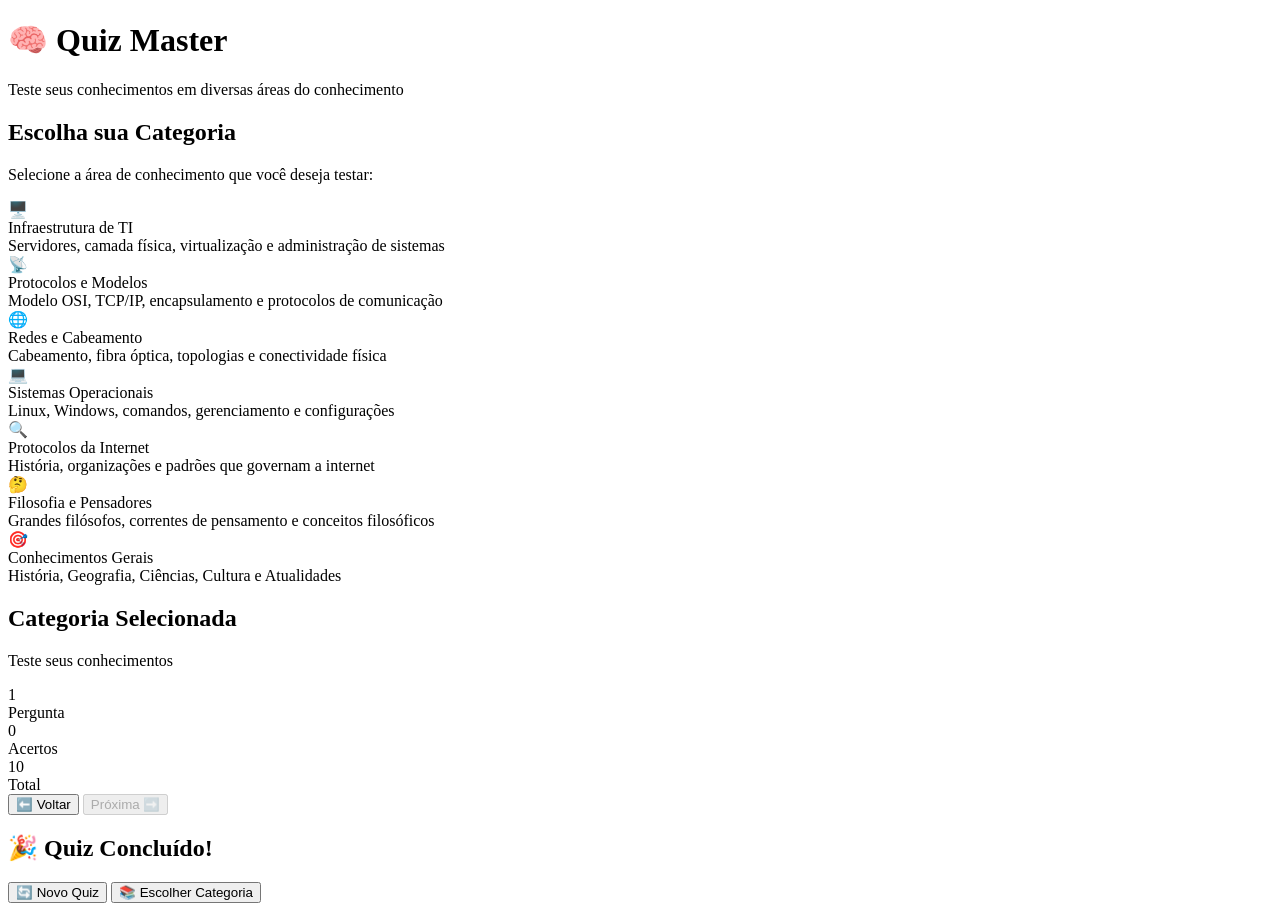
==== index.html @ d5a6a847 "Pasta index na main" ====
<!DOCTYPE html>
<html lang="pt-BR">
<head>
    <meta charset="UTF-8">
    <meta name="viewport" content="width=device-width, initial-scale=1.0">
    <meta name="description" content="Quiz interativo com múltiplas categorias: Infraestrutura de TI, Protocolos, Redes, Filosofia e Conhecimentos Gerais">
    <meta name="keywords" content="quiz, tecnologia, filosofia, conhecimentos gerais, TI, redes">
    <meta name="author" content="Quiz Master">
    <title>Quiz Master - Teste seus Conhecimentos</title>
    
    <!-- Favicon -->
    <link rel="icon" type="image/svg+xml" href="assets/images/favicon.svg">
    <link rel="icon" type="image/png" sizes="32x32" href="[data-uri]">
    
    <!-- CSS Files -->
    <link rel="stylesheet" href="assets/css/styles.css">
    <link rel="stylesheet" href="assets/css/components.css">
    <link rel="stylesheet" href="assets/css/responsive.css">
</head>
<body>
    <div class="container">
        <!-- Header -->
        <header>
            <h1>🧠 Quiz Master</h1>
            <p>Teste seus conhecimentos em diversas áreas do conhecimento</p>
        </header>

        <!-- Seleção de Categoria -->
        <div class="category-selection" id="categorySelection">
            <h2>Escolha sua Categoria</h2>
            <p>Selecione a área de conhecimento que você deseja testar:</p>
            
            <div class="category-grid">
                <div class="category-card" onclick="selectCategory('infraestrutura')">
                    <span class="category-icon">🖥️</span>
                    <div class="category-title">Infraestrutura de TI</div>
                    <div class="category-desc">Servidores, camada física, virtualização e administração de sistemas</div>
                </div>
                
                <div class="category-card" onclick="selectCategory('protocolos')">
                    <span class="category-icon">📡</span>
                    <div class="category-title">Protocolos e Modelos</div>
                    <div class="category-desc">Modelo OSI, TCP/IP, encapsulamento e protocolos de comunicação</div>
                </div>
                
                <div class="category-card" onclick="selectCategory('redes')">
                    <span class="category-icon">🌐</span>
                    <div class="category-title">Redes e Cabeamento</div>
                    <div class="category-desc">Cabeamento, fibra óptica, topologias e conectividade física</div>
                </div>
                
                <div class="category-card" onclick="selectCategory('sistemas')">
                    <span class="category-icon">💻</span>
                    <div class="category-title">Sistemas Operacionais</div>
                    <div class="category-desc">Linux, Windows, comandos, gerenciamento e configurações</div>
                </div>
                
                <div class="category-card" onclick="selectCategory('internet')">
                    <span class="category-icon">🔍</span>
                    <div class="category-title">Protocolos da Internet</div>
                    <div class="category-desc">História, organizações e padrões que governam a internet</div>
                </div>
                
                <div class="category-card" onclick="selectCategory('filosofia')">
                    <span class="category-icon">🤔</span>
                    <div class="category-title">Filosofia e Pensadores</div>
                    <div class="category-desc">Grandes filósofos, correntes de pensamento e conceitos filosóficos</div>
                </div>
                
                <div class="category-card" onclick="selectCategory('geral')">
                    <span class="category-icon">🎯</span>
                    <div class="category-title">Conhecimentos Gerais</div>
                    <div class="category-desc">História, Geografia, Ciências, Cultura e Atualidades</div>
                </div>
            </div>
        </div>

        <!-- Container do Quiz -->
        <div class="quiz-container" id="quizContainer">
            <div class="quiz-header">
                <h2 id="categoryTitle">Categoria Selecionada</h2>
                <p id="categorySubtitle">Teste seus conhecimentos</p>
            </div>

            <div class="stats-bar">
                <div class="stat-item">
                    <div class="stat-number" id="currentQuestionNum">1</div>
                    <div class="stat-label">Pergunta</div>
                </div>
                <div class="stat-item">
                    <div class="stat-number" id="currentScore">0</div>
                    <div class="stat-label">Acertos</div>
                </div>
                <div class="stat-item">
                    <div class="stat-number" id="totalQuestions">10</div>
                    <div class="stat-label">Total</div>
                </div>
            </div>

            <div class="progress-container">
                <div class="progress-bar">
                    <div class="progress-fill" id="progressBar" style="width: 10%"></div>
                </div>
            </div>

            <div id="questionsContainer">
                <!-- As perguntas serão inseridas aqui dinamicamente -->
            </div>

            <div class="controls">
                <button class="btn secondary" onclick="goBack()">⬅️ Voltar</button>
                <button class="btn" id="nextBtn" onclick="nextQuestion()" disabled>Próxima ➡️</button>
                <button class="btn" id="finishBtn" onclick="finishQuiz()" style="display: none;">🏁 Finalizar</button>
            </div>
        </div>

        <!-- Resultados -->
        <div class="results" id="results">
            <h2>🎉 Quiz Concluído!</h2>
            <div class="score-display" id="finalScore"></div>
            <div class="performance-message" id="performanceMessage"></div>
            <div class="controls">
                <button class="btn" onclick="restartQuiz()">🔄 Novo Quiz</button>
                <button class="btn secondary" onclick="goToCategories()">📚 Escolher Categoria</button>
            </div>
        </div>
    </div>

    <!-- JavaScript Files -->
    <script src="assets/js/questions.js"></script>
    <script src="assets/js/utils.js"></script>
    <script src="assets/js/app.js"></script>
</body>
</html>
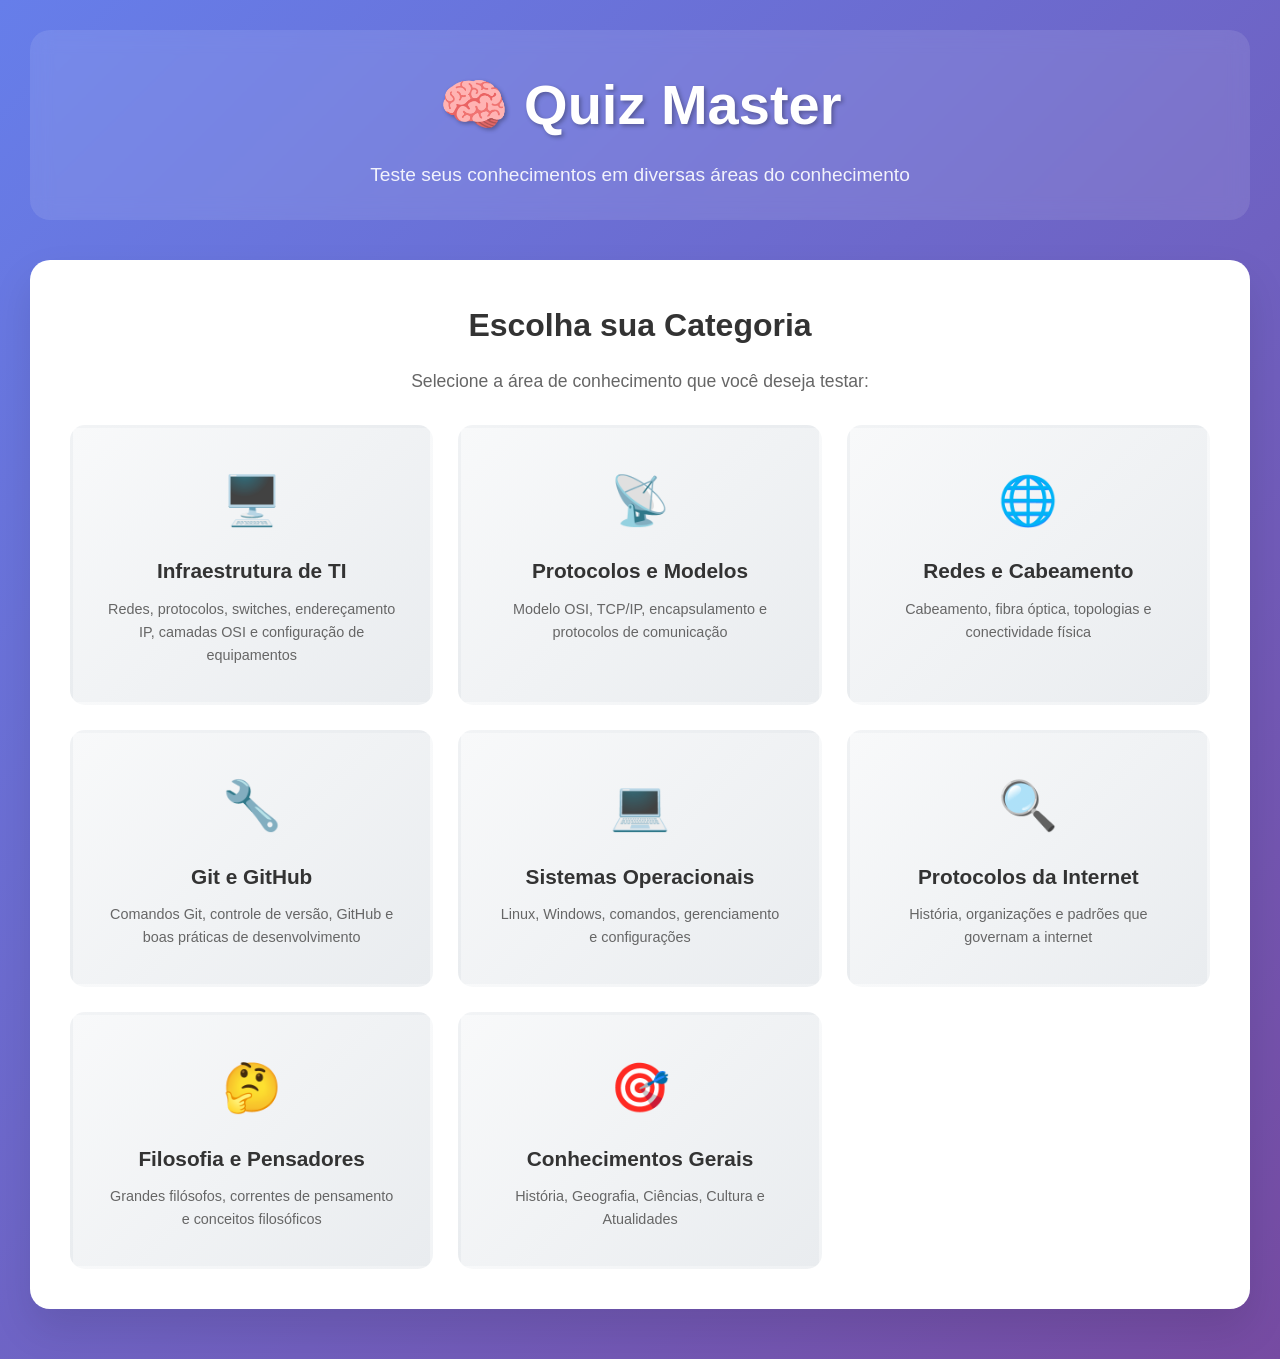
==== commit f41b023e: "feat(quiz): adicionado quiz sobre o Github e curiosidades" ====
--- a/index.html
+++ b/index.html
@@ -34,7 +34,7 @@
                 <div class="category-card" onclick="selectCategory('infraestrutura')">
                     <span class="category-icon">🖥️</span>
                     <div class="category-title">Infraestrutura de TI</div>
-                    <div class="category-desc">Servidores, camada física, virtualização e administração de sistemas</div>
+                    <div class="category-desc">Redes, protocolos, switches, endereçamento IP, camadas OSI e configuração de equipamentos</div>
                 </div>
                 
                 <div class="category-card" onclick="selectCategory('protocolos')">
@@ -47,6 +47,12 @@
                     <span class="category-icon">🌐</span>
                     <div class="category-title">Redes e Cabeamento</div>
                     <div class="category-desc">Cabeamento, fibra óptica, topologias e conectividade física</div>
+                </div>
+                
+                <div class="category-card" onclick="selectCategory('git')">
+                    <span class="category-icon">🔧</span>
+                    <div class="category-title">Git e GitHub</div>
+                    <div class="category-desc">Comandos Git, controle de versão, GitHub e boas práticas de desenvolvimento</div>
                 </div>
                 
                 <div class="category-card" onclick="selectCategory('sistemas')">
--- a/assets/css/styles.css
+++ b/assets/css/styles.css
@@ -0,0 +1,172 @@
+/* ============================================
+   QUIZ MASTER - ESTILOS PRINCIPAIS
+   ============================================ */
+
+/* Reset e configurações básicas */
+* {
+    margin: 0;
+    padding: 0;
+    box-sizing: border-box;
+}
+
+body {
+    font-family: 'Segoe UI', Tahoma, Geneva, Verdana, sans-serif;
+    line-height: 1.6;
+    color: #333;
+    background: linear-gradient(135deg, #667eea 0%, #764ba2 100%);
+    min-height: 100vh;
+}
+
+.container {
+    max-width: 1200px;
+    margin: 0 auto;
+    padding: 20px;
+}
+
+/* ============================================
+   HEADER
+   ============================================ */
+header {
+    text-align: center;
+    margin-bottom: 40px;
+    color: white;
+    padding: 30px;
+    background: rgba(255,255,255,0.1);
+    border-radius: 20px;
+    backdrop-filter: blur(10px);
+}
+
+header h1 {
+    font-size: 3em;
+    margin-bottom: 10px;
+    text-shadow: 2px 2px 4px rgba(0,0,0,0.3);
+    animation: pulse 2s infinite;
+}
+
+@keyframes pulse {
+    0% { transform: scale(1); }
+    50% { transform: scale(1.05); }
+    100% { transform: scale(1); }
+}
+
+header p {
+    font-size: 1.2em;
+    opacity: 0.9;
+}
+
+/* ============================================
+   BOTÕES
+   ============================================ */
+.btn {
+    background: linear-gradient(135deg, #667eea 0%, #764ba2 100%);
+    color: white;
+    border: none;
+    padding: 15px 30px;
+    border-radius: 25px;
+    font-size: 16px;
+    cursor: pointer;
+    transition: all 0.3s ease;
+    position: relative;
+    overflow: hidden;
+    margin: 0 5px;
+}
+
+.btn::before {
+    content: '';
+    position: absolute;
+    top: 50%;
+    left: 50%;
+    width: 0;
+    height: 0;
+    background: rgba(255,255,255,0.3);
+    border-radius: 50%;
+    transition: all 0.3s ease;
+    transform: translate(-50%, -50%);
+}
+
+.btn:hover::before {
+    width: 300px;
+    height: 300px;
+}
+
+.btn:hover {
+    transform: translateY(-3px);
+    box-shadow: 0 10px 25px rgba(0,0,0,0.2);
+}
+
+.btn:disabled {
+    opacity: 0.5;
+    cursor: not-allowed;
+    transform: none;
+}
+
+.btn:disabled:hover {
+    transform: none;
+    box-shadow: none;
+}
+
+.btn.secondary {
+    background: #6c757d;
+}
+
+.btn.secondary:hover {
+    background: #5a6268;
+}
+
+/* ============================================
+   ANIMAÇÕES GLOBAIS
+   ============================================ */
+@keyframes fadeIn {
+    from { opacity: 0; transform: translateY(20px); }
+    to { opacity: 1; transform: translateY(0); }
+}
+
+@keyframes slideDown {
+    from { opacity: 0; transform: translateY(-10px); }
+    to { opacity: 1; transform: translateY(0); }
+}
+
+@keyframes shimmer {
+    0% { transform: translateX(-100%); }
+    100% { transform: translateX(100%); }
+}
+
+@keyframes celebration {
+    0%, 100% { transform: scale(1); }
+    50% { transform: scale(1.05); }
+}
+
+/* ============================================
+   UTILITÁRIOS
+   ============================================ */
+.text-center {
+    text-align: center;
+}
+
+.hidden {
+    display: none;
+}
+
+.show {
+    display: block;
+    animation: fadeIn 0.5s ease-in;
+}
+
+/* ============================================
+   CORES E VARIÁVEIS
+   ============================================ */
+:root {
+    --primary-gradient: linear-gradient(135deg, #667eea 0%, #764ba2 100%);
+    --secondary-color: #6c757d;
+    --success-color: #28a745;
+    --error-color: #dc3545;
+    --warning-color: #ffc107;
+    --info-color: #17a2b8;
+    --light-gray: #f8f9fa;
+    --medium-gray: #e9ecef;
+    --border-color: #e1e5e9;
+    --text-color: #333;
+    --shadow-light: 0 5px 15px rgba(0,0,0,0.1);
+    --shadow-medium: 0 10px 25px rgba(0,0,0,0.2);
+    --shadow-heavy: 0 20px 40px rgba(0,0,0,0.1);
+}
--- a/assets/css/components.css
+++ b/assets/css/components.css
@@ -0,0 +1,477 @@
+/* ============================================
+   COMPONENTES ESPECÍFICOS DO QUIZ
+   ============================================ */
+
+/* ============================================
+   SELEÇÃO DE CATEGORIAS
+   ============================================ */
+.category-selection {
+    background: white;
+    border-radius: 20px;
+    padding: 40px;
+    box-shadow: var(--shadow-heavy);
+    margin-bottom: 20px;
+    text-align: center;
+}
+
+.category-selection h2 {
+    font-size: 2em;
+    margin-bottom: 15px;
+    color: var(--text-color);
+}
+
+.category-selection p {
+    font-size: 1.1em;
+    color: #666;
+    margin-bottom: 20px;
+}
+
+.category-grid {
+    display: grid;
+    grid-template-columns: repeat(auto-fit, minmax(250px, 1fr));
+    gap: 20px;
+    margin-top: 30px;
+}
+
+.category-card {
+    background: linear-gradient(135deg, var(--light-gray) 0%, var(--medium-gray) 100%);
+    border: 3px solid transparent;
+    border-radius: 15px;
+    padding: 30px;
+    cursor: pointer;
+    transition: all 0.3s ease;
+    position: relative;
+    overflow: hidden;
+}
+
+.category-card::before {
+    content: '';
+    position: absolute;
+    top: 0;
+    left: -100%;
+    width: 100%;
+    height: 100%;
+    background: linear-gradient(90deg, transparent, rgba(255, 255, 255, 0.8), transparent);
+    transition: left 0.5s;
+}
+
+.category-card:hover::before {
+    left: 100%;
+}
+
+.category-card:hover {
+    transform: translateY(-5px);
+    box-shadow: var(--shadow-medium);
+    border-color: #667eea;
+}
+
+.category-icon {
+    font-size: 3em;
+    margin-bottom: 15px;
+    display: block;
+}
+
+.category-title {
+    font-size: 1.3em;
+    font-weight: bold;
+    color: var(--text-color);
+    margin-bottom: 10px;
+}
+
+.category-desc {
+    color: #666;
+    font-size: 0.9em;
+}
+
+/* ============================================
+   CONTAINER DO QUIZ
+   ============================================ */
+.quiz-container {
+    background: white;
+    border-radius: 20px;
+    padding: 40px;
+    box-shadow: var(--shadow-heavy);
+    display: none;
+}
+
+.quiz-header {
+    text-align: center;
+    margin-bottom: 30px;
+    padding: 20px;
+    background: var(--primary-gradient);
+    color: white;
+    border-radius: 15px;
+}
+
+.quiz-header h2 {
+    font-size: 1.8em;
+    margin-bottom: 10px;
+}
+
+.quiz-header p {
+    font-size: 1em;
+    opacity: 0.9;
+}
+
+/* ============================================
+   ESTATÍSTICAS E PROGRESSO
+   ============================================ */
+.stats-bar {
+    display: flex;
+    justify-content: space-between;
+    margin-bottom: 20px;
+    padding: 15px;
+    background: rgba(102, 126, 234, 0.1);
+    border-radius: 10px;
+}
+
+.stat-item {
+    text-align: center;
+}
+
+.stat-number {
+    font-size: 1.5em;
+    font-weight: bold;
+    color: #667eea;
+}
+
+.stat-label {
+    font-size: 0.9em;
+    color: #666;
+}
+
+.progress-container {
+    margin-bottom: 30px;
+}
+
+.progress-bar {
+    background: var(--border-color);
+    border-radius: 25px;
+    height: 10px;
+    overflow: hidden;
+}
+
+.progress-fill {
+    background: var(--primary-gradient);
+    height: 100%;
+    border-radius: 25px;
+    transition: width 0.5s ease;
+    position: relative;
+}
+
+.progress-fill::after {
+    content: '';
+    position: absolute;
+    top: 0;
+    left: 0;
+    right: 0;
+    bottom: 0;
+    background: linear-gradient(90deg, transparent, rgba(255, 255, 255, 0.3), transparent);
+    animation: shimmer 2s infinite;
+}
+
+/* ============================================
+   PERGUNTAS E OPÇÕES
+   ============================================ */
+.question-container {
+    display: none;
+    background: var(--light-gray);
+    border-radius: 15px;
+    padding: 30px;
+    margin-bottom: 20px;
+}
+
+.question-container.active {
+    display: block;
+    animation: fadeIn 0.5s ease-in;
+}
+
+.question-text {
+    font-size: 1.2em;
+    margin-bottom: 25px;
+    color: var(--text-color);
+    font-weight: 500;
+}
+
+.options-container {
+    display: grid;
+    gap: 15px;
+}
+
+.option {
+    background: white;
+    border: 2px solid var(--border-color);
+    border-radius: 12px;
+    padding: 15px 20px;
+    cursor: pointer;
+    transition: all 0.3s ease;
+    position: relative;
+}
+
+.option:hover {
+    border-color: #667eea;
+    background: #f0f4ff;
+    transform: translateX(5px);
+}
+
+.option.selected {
+    border-color: #667eea;
+    background: #667eea;
+    color: white;
+}
+
+.option.correct {
+    border-color: var(--success-color);
+    background: var(--success-color);
+    color: white;
+    animation: correctPulse 0.5s;
+}
+
+.option.incorrect {
+    border-color: var(--error-color);
+    background: var(--error-color);
+    color: white;
+    animation: incorrectShake 0.5s;
+}
+
+@keyframes correctPulse {
+    0% {
+        transform: scale(1);
+    }
+
+    50% {
+        transform: scale(1.05);
+    }
+
+    100% {
+        transform: scale(1);
+    }
+}
+
+@keyframes incorrectShake {
+
+    0%,
+    100% {
+        transform: translateX(0);
+    }
+
+    25% {
+        transform: translateX(-5px);
+    }
+
+    75% {
+        transform: translateX(5px);
+    }
+}
+
+/* ============================================
+   EXPLICAÇÕES
+   ============================================ */
+.explanation {
+    background: #fff3cd;
+    border: 1px solid var(--warning-color);
+    border-radius: 8px;
+    padding: 15px;
+    margin-top: 20px;
+    display: none;
+}
+
+.explanation.show {
+    display: block;
+    animation: slideDown 0.3s ease-out;
+}
+
+.explanation strong {
+    color: #856404;
+}
+
+/* ============================================
+   CONTROLES
+   ============================================ */
+.controls {
+    display: flex;
+    justify-content: center;
+    gap: 15px;
+    margin-top: 30px;
+}
+
+/* ============================================
+   RESULTADOS
+   ============================================ */
+.results {
+    text-align: center;
+    background: var(--primary-gradient);
+    color: white;
+    border-radius: 20px;
+    padding: 40px;
+    display: none;
+}
+
+.results.show {
+    display: block;
+    animation: celebration 1s ease-in-out;
+}
+
+.score-display {
+    font-size: 3em;
+    margin: 20px 0;
+    text-shadow: 2px 2px 4px rgba(0, 0, 0, 0.3);
+}
+
+.performance-message {
+    font-size: 1.2em;
+    margin: 20px 0;
+    opacity: 0.9;
+}
+
+/* ============================================
+   ELEMENTOS ESPECIAIS
+   ============================================ */
+.loading-spinner {
+    display: inline-block;
+    width: 20px;
+    height: 20px;
+    border: 3px solid rgba(255, 255, 255, .3);
+    border-radius: 50%;
+    border-top-color: #fff;
+    animation: spin 1s ease-in-out infinite;
+}
+
+@keyframes spin {
+    to {
+        transform: rotate(360deg);
+    }
+}
+
+.tooltip {
+    position: relative;
+    cursor: help;
+}
+
+.tooltip::after {
+    content: attr(data-tooltip);
+    position: absolute;
+    bottom: 100%;
+    left: 50%;
+    transform: translateX(-50%);
+    background: rgba(0, 0, 0, 0.8);
+    color: white;
+    padding: 5px 10px;
+    border-radius: 4px;
+    font-size: 12px;
+    white-space: nowrap;
+    opacity: 0;
+    pointer-events: none;
+    transition: opacity 0.3s;
+    z-index: 1000;
+}
+
+.tooltip:hover::after {
+    opacity: 1;
+}
+
+/* ============================================
+   BADGES E INDICADORES
+   ============================================ */
+.badge {
+    display: inline-block;
+    padding: 4px 8px;
+    background: var(--primary-gradient);
+    color: white;
+    border-radius: 12px;
+    font-size: 0.75em;
+    font-weight: bold;
+    text-transform: uppercase;
+}
+
+.badge.success {
+    background: var(--success-color);
+}
+
+.badge.error {
+    background: var(--error-color);
+}
+
+.badge.warning {
+    background: var(--warning-color);
+    color: #333;
+}
+
+/* ============================================
+   CARDS INFORMATIVOS
+   ============================================ */
+.info-card {
+    background: white;
+    border-radius: 12px;
+    padding: 20px;
+    box-shadow: var(--shadow-light);
+    margin: 15px 0;
+    border-left: 4px solid var(--primary-color);
+}
+
+.info-card h3 {
+    color: var(--text-color);
+    margin-bottom: 10px;
+}
+
+.info-card p {
+    color: #666;
+    font-size: 0.9em;
+}
+
+/* ============================================
+   ESTADOS DE CARREGAMENTO
+   ============================================ */
+.loading {
+    opacity: 0.5;
+    pointer-events: none;
+    position: relative;
+}
+
+.loading::after {
+    content: '';
+    position: absolute;
+    top: 50%;
+    left: 50%;
+    width: 20px;
+    height: 20px;
+    margin: -10px 0 0 -10px;
+    border: 2px solid #f3f3f3;
+    border-top: 2px solid #667eea;
+    border-radius: 50%;
+    animation: spin 1s linear infinite;
+}
+
+/* ============================================
+   ALERTAS E NOTIFICAÇÕES
+   ============================================ */
+.alert {
+    padding: 15px;
+    border-radius: 8px;
+    margin: 15px 0;
+    border: 1px solid transparent;
+}
+
+.alert.info {
+    background: #d1ecf1;
+    border-color: #95dde8;
+    color: #0c5460;
+}
+
+.alert.success {
+    background: #baefc7;
+    border-color: #c3e6cb;
+    color: #317040;
+}
+
+.alert.warning {
+    background: #fff3cd;
+    border-color: #ecd380;
+    color: #957104;
+}
+
+.alert.error {
+    background: #f8d7da;
+    border-color: #f5c6cb;
+    color: #892c35;
+}
--- a/assets/css/responsive.css
+++ b/assets/css/responsive.css
@@ -0,0 +1,275 @@
+/* ============================================
+   RESPONSIVIDADE - MEDIA QUERIES
+   ============================================ */
+
+/* ============================================
+   TABLETS - 768px e abaixo
+   ============================================ */
+@media (max-width: 768px) {
+    .container {
+        padding: 10px;
+    }
+    
+    header h1 {
+        font-size: 2.5em;
+    }
+    
+    header p {
+        font-size: 1em;
+    }
+    
+    .category-grid {
+        grid-template-columns: 1fr;
+        gap: 15px;
+    }
+    
+    .category-card {
+        padding: 25px;
+    }
+    
+    .category-icon {
+        font-size: 2.5em;
+    }
+    
+    .category-title {
+        font-size: 1.2em;
+    }
+    
+    .quiz-container, 
+    .category-selection {
+        padding: 25px;
+    }
+    
+    .quiz-header {
+        padding: 15px;
+    }
+    
+    .stats-bar {
+        flex-direction: column;
+        gap: 10px;
+        text-align: center;
+    }
+    
+    .question-text {
+        font-size: 1.1em;
+    }
+    
+    .controls {
+        flex-direction: column;
+        align-items: center;
+    }
+    
+    .btn {
+        width: 200px;
+        margin: 5px 0;
+    }
+    
+    .score-display {
+        font-size: 2.5em;
+    }
+    
+    .performance-message {
+        font-size: 1.1em;
+    }
+}
+
+/* ============================================
+   SMARTPHONES - 480px e abaixo
+   ============================================ */
+@media (max-width: 480px) {
+    .container {
+        padding: 5px;
+    }
+    
+    header {
+        padding: 20px;
+        margin-bottom: 20px;
+    }
+    
+    header h1 {
+        font-size: 2em;
+    }
+    
+    header p {
+        font-size: 0.9em;
+    }
+    
+    .category-selection,
+    .quiz-container {
+        padding: 20px;
+        border-radius: 15px;
+    }
+    
+    .category-card {
+        padding: 20px;
+    }
+    
+    .category-icon {
+        font-size: 2em;
+    }
+    
+    .category-title {
+        font-size: 1.1em;
+    }
+    
+    .category-desc {
+        font-size: 0.8em;
+    }
+    
+    .quiz-header h2 {
+        font-size: 1.3em;
+    }
+    
+    .quiz-header p {
+        font-size: 0.9em;
+    }
+    
+    .stat-number {
+        font-size: 1.3em;
+    }
+    
+    .stat-label {
+        font-size: 0.8em;
+    }
+    
+    .question-container {
+        padding: 20px;
+    }
+    
+    .question-text {
+        font-size: 1em;
+    }
+    
+    .option {
+        padding: 12px 15px;
+        font-size: 0.9em;
+    }
+    
+    .btn {
+        padding: 12px 20px;
+        font-size: 14px;
+        width: 180px;
+    }
+    
+    .results {
+        padding: 30px 20px;
+    }
+    
+    .score-display {
+        font-size: 2em;
+    }
+    
+    .performance-message {
+        font-size: 1em;
+    }
+}
+
+/* ============================================
+   TELAS GRANDES - 1200px e acima
+   ============================================ */
+@media (min-width: 1200px) {
+    .container {
+        max-width: 1400px;
+        padding: 30px;
+    }
+    
+    header h1 {
+        font-size: 3.5em;
+    }
+    
+    .category-grid {
+        grid-template-columns: repeat(auto-fit, minmax(280px, 1fr));
+        gap: 25px;
+    }
+    
+    .category-card {
+        padding: 35px;
+    }
+    
+    .quiz-container {
+        padding: 50px;
+    }
+    
+    .question-text {
+        font-size: 1.3em;
+    }
+    
+    .option {
+        padding: 18px 25px;
+        font-size: 1em;
+    }
+}
+
+/* ============================================
+   ORIENTAÇÃO PAISAGEM EM DISPOSITIVOS MÓVEIS
+   ============================================ */
+@media (max-height: 600px) and (orientation: landscape) {
+    header {
+        padding: 15px;
+        margin-bottom: 20px;
+    }
+    
+    header h1 {
+        font-size: 2em;
+    }
+    
+    .category-grid {
+        grid-template-columns: repeat(auto-fit, minmax(200px, 1fr));
+        gap: 15px;
+    }
+    
+    .category-card {
+        padding: 20px;
+    }
+    
+    .quiz-container {
+        padding: 25px;
+    }
+    
+    .question-container {
+        padding: 20px;
+    }
+}
+
+/* ============================================
+   IMPRESSÃO
+   ============================================ */
+@media print {
+    body {
+        background: white !important;
+    }
+    
+    .container {
+        max-width: 100%;
+        padding: 0;
+    }
+    
+    .quiz-container,
+    .category-selection {
+        box-shadow: none;
+        border: 1px solid #ccc;
+    }
+    
+    .btn {
+        display: none;
+    }
+    
+    .controls {
+        display: none;
+    }
+    
+    .progress-bar {
+        display: none;
+    }
+}
+
+/* ============================================
+   ALTA RESOLUÇÃO - TELAS RETINA
+   ============================================ */
+@media (-webkit-min-device-pixel-ratio: 2), (min-resolution: 192dpi) {
+    /* Otimizações para telas de alta resolução */
+    .category-icon {
+        -webkit-font-smoothing: antialiased;
+        -moz-osx-font-smoothing: grayscale;
+    }
+}
